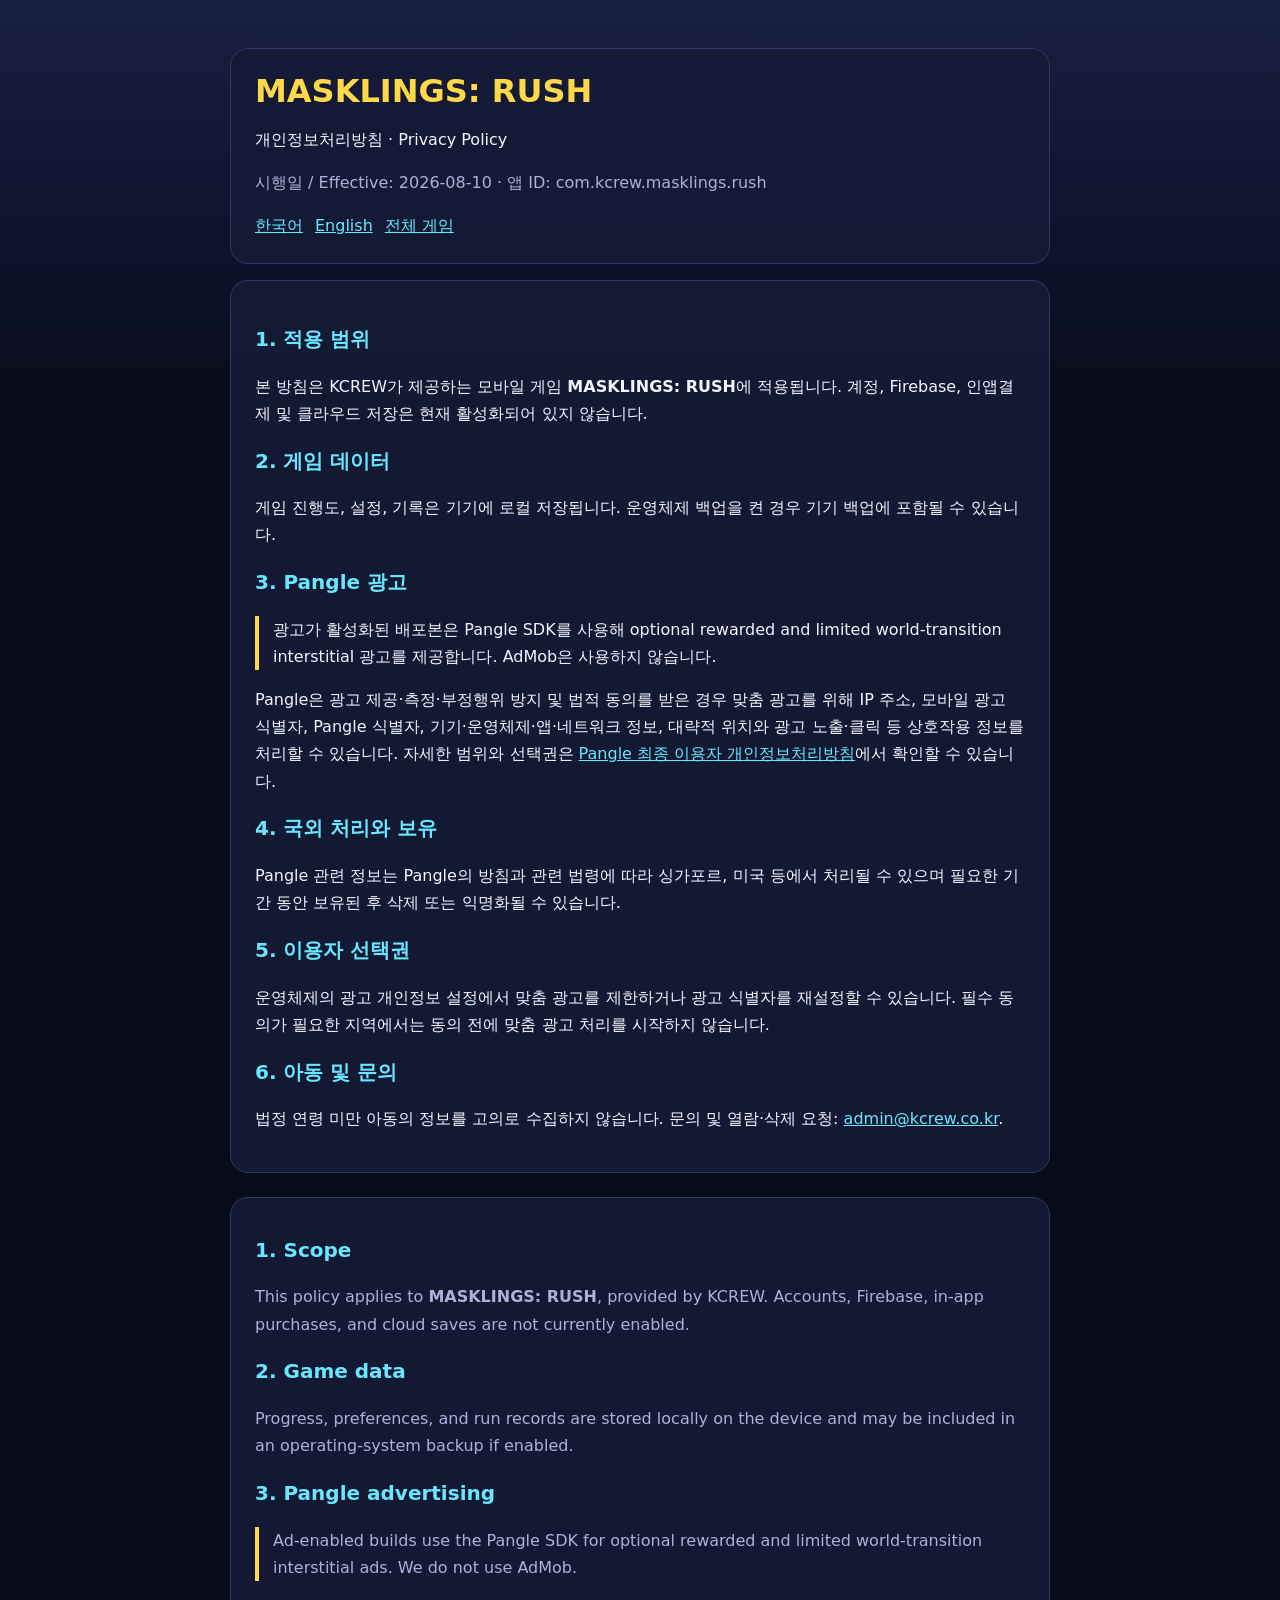
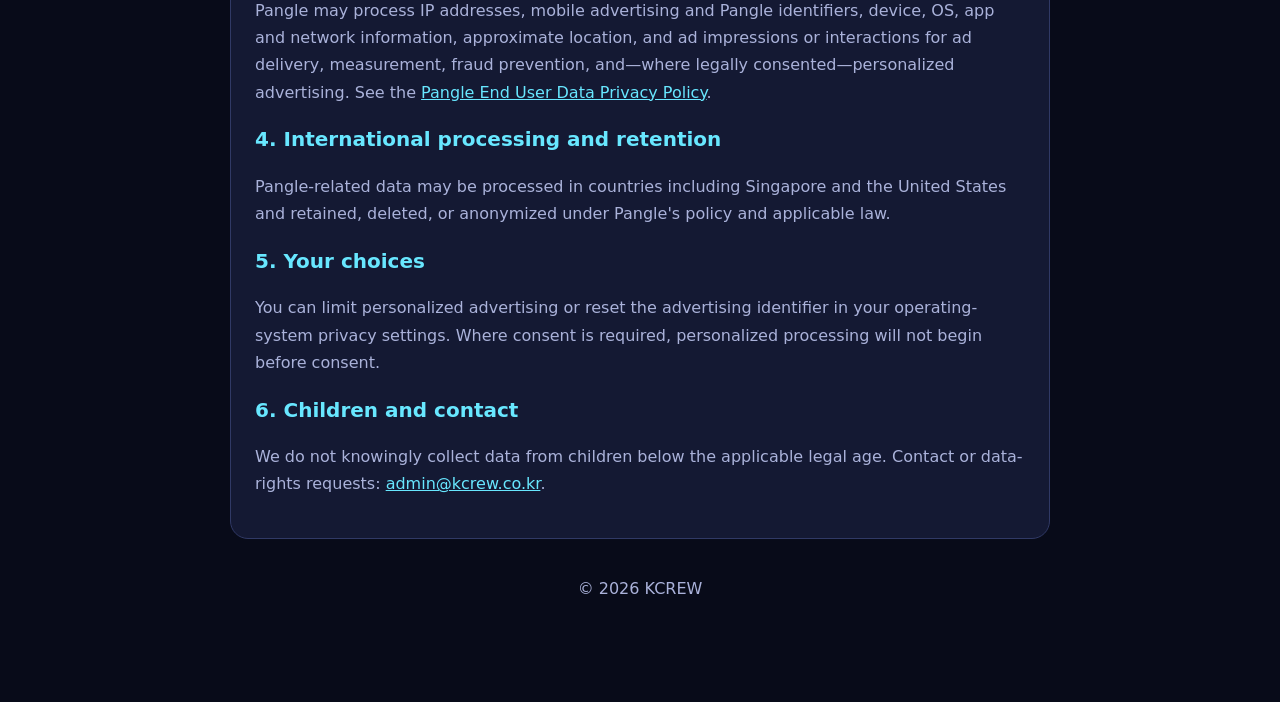
==== rush/index.html @ 2fb53f5e "feat: publish MASKLINGS privacy center" ====
<!doctype html><html lang="ko"><head><meta charset="utf-8"><meta name="viewport" content="width=device-width,initial-scale=1"><title>MASKLINGS: RUSH Privacy Policy</title><link rel="stylesheet" href="/site.css"></head><body><main><header><h1>MASKLINGS: RUSH</h1><p>개인정보처리방침 · Privacy Policy</p><p class="meta">시행일 / Effective: 2026-08-10 · 앱 ID: com.kcrew.masklings.rush</p><nav><a href="#ko">한국어</a><a href="#en">English</a><a href="/">전체 게임</a></nav></header><section id="ko"><h2>1. 적용 범위</h2><p>본 방침은 KCREW가 제공하는 모바일 게임 <strong>MASKLINGS: RUSH</strong>에 적용됩니다. 계정, Firebase, 인앱결제 및 클라우드 저장은 현재 활성화되어 있지 않습니다.</p><h2>2. 게임 데이터</h2><p>게임 진행도, 설정, 기록은 기기에 로컬 저장됩니다. 운영체제 백업을 켠 경우 기기 백업에 포함될 수 있습니다.</p><h2>3. Pangle 광고</h2><p class="notice">광고가 활성화된 배포본은 Pangle SDK를 사용해 optional rewarded and limited world-transition interstitial 광고를 제공합니다. AdMob은 사용하지 않습니다.</p><p>Pangle은 광고 제공·측정·부정행위 방지 및 법적 동의를 받은 경우 맞춤 광고를 위해 IP 주소, 모바일 광고 식별자, Pangle 식별자, 기기·운영체제·앱·네트워크 정보, 대략적 위치와 광고 노출·클릭 등 상호작용 정보를 처리할 수 있습니다. 자세한 범위와 선택권은 <a href="https://www.pangleglobal.com/en/privacy/enduser-en">Pangle 최종 이용자 개인정보처리방침</a>에서 확인할 수 있습니다.</p><h2>4. 국외 처리와 보유</h2><p>Pangle 관련 정보는 Pangle의 방침과 관련 법령에 따라 싱가포르, 미국 등에서 처리될 수 있으며 필요한 기간 동안 보유된 후 삭제 또는 익명화될 수 있습니다.</p><h2>5. 이용자 선택권</h2><p>운영체제의 광고 개인정보 설정에서 맞춤 광고를 제한하거나 광고 식별자를 재설정할 수 있습니다. 필수 동의가 필요한 지역에서는 동의 전에 맞춤 광고 처리를 시작하지 않습니다.</p><h2>6. 아동 및 문의</h2><p>법정 연령 미만 아동의 정보를 고의로 수집하지 않습니다. 문의 및 열람·삭제 요청: <a href="mailto:admin@kcrew.co.kr">admin@kcrew.co.kr</a>.</p></section><section id="en" class="en"><h2>1. Scope</h2><p>This policy applies to <strong>MASKLINGS: RUSH</strong>, provided by KCREW. Accounts, Firebase, in-app purchases, and cloud saves are not currently enabled.</p><h2>2. Game data</h2><p>Progress, preferences, and run records are stored locally on the device and may be included in an operating-system backup if enabled.</p><h2>3. Pangle advertising</h2><p class="notice">Ad-enabled builds use the Pangle SDK for optional rewarded and limited world-transition interstitial ads. We do not use AdMob.</p><p>Pangle may process IP addresses, mobile advertising and Pangle identifiers, device, OS, app and network information, approximate location, and ad impressions or interactions for ad delivery, measurement, fraud prevention, and—where legally consented—personalized advertising. See the <a href="https://www.pangleglobal.com/en/privacy/enduser-en">Pangle End User Data Privacy Policy</a>.</p><h2>4. International processing and retention</h2><p>Pangle-related data may be processed in countries including Singapore and the United States and retained, deleted, or anonymized under Pangle's policy and applicable law.</p><h2>5. Your choices</h2><p>You can limit personalized advertising or reset the advertising identifier in your operating-system privacy settings. Where consent is required, personalized processing will not begin before consent.</p><h2>6. Children and contact</h2><p>We do not knowingly collect data from children below the applicable legal age. Contact or data-rights requests: <a href="mailto:admin@kcrew.co.kr">admin@kcrew.co.kr</a>.</p></section><footer>© 2026 KCREW</footer></main></body></html>
---- site.css ----
:root{color-scheme:dark;--bg:#080b19;--panel:#151b36;--ink:#f4f6ff;--muted:#aab2da;--yellow:#ffd84a;--cyan:#68e7ff}*{box-sizing:border-box}body{margin:0;background:linear-gradient(180deg,#171f43,var(--bg) 420px);color:var(--ink);font:16px/1.7 system-ui,-apple-system,sans-serif}main{max-width:860px;margin:auto;padding:48px 20px 80px}header,section{background:rgba(21,27,54,.92);border:1px solid #303965;border-radius:18px;padding:24px;margin:0 0 16px}h1{margin:0;color:var(--yellow);line-height:1.15}h2{color:var(--cyan);font-size:1.25rem}a{color:var(--cyan)}.meta,.en{color:var(--muted)}nav{margin-top:16px;display:flex;gap:12px;flex-wrap:wrap}.notice{border-left:4px solid var(--yellow);padding-left:14px}.en{border-top:1px solid #303965;margin-top:24px;padding-top:18px}footer{text-align:center;color:var(--muted);padding:20px}
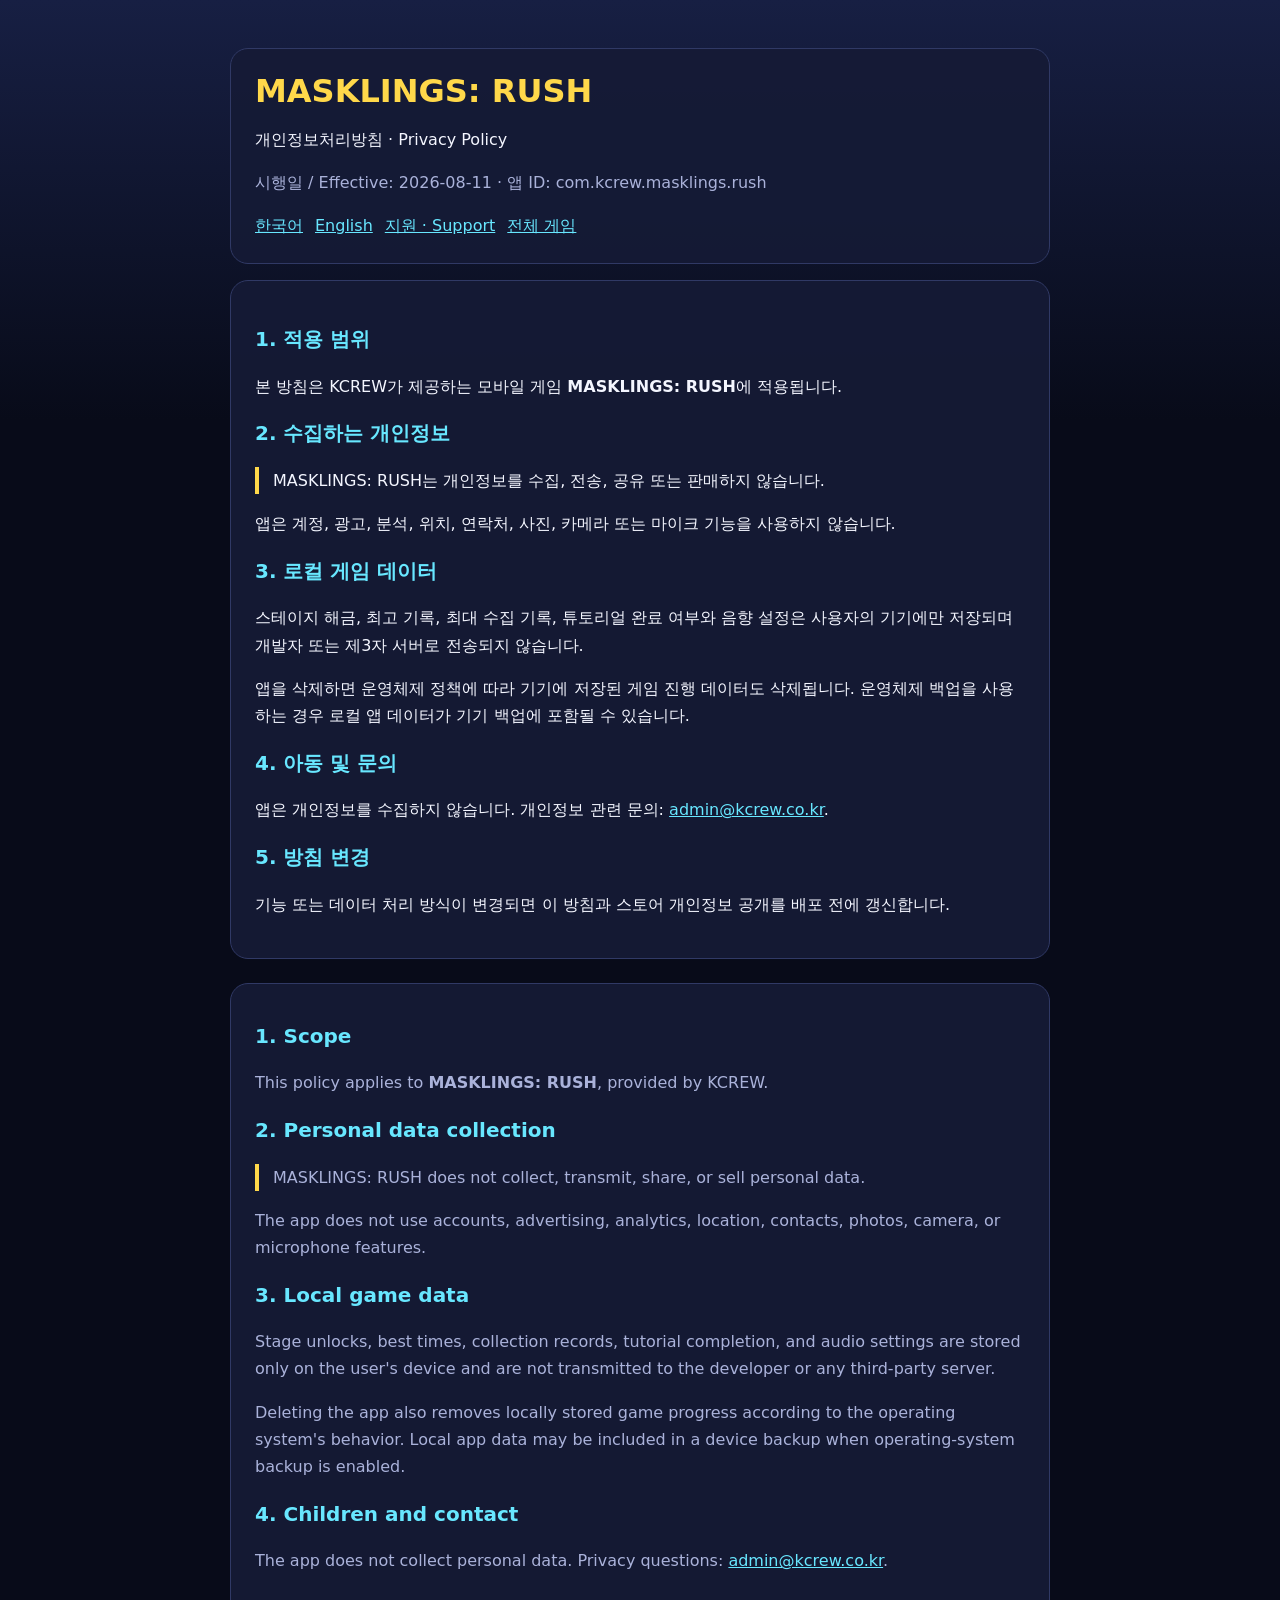
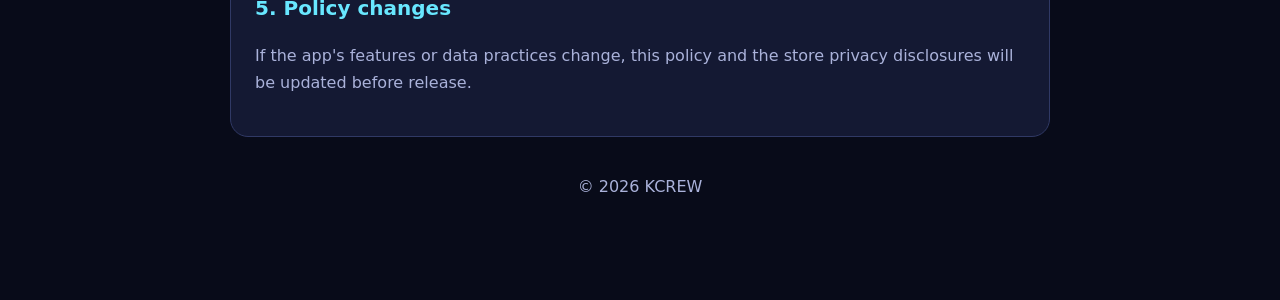
==== commit ab70529a: "fix: align Rush privacy policy with app" ====
--- a/rush/index.html
+++ b/rush/index.html
@@ -1 +1,52 @@
-<!doctype html><html lang="ko"><head><meta charset="utf-8"><meta name="viewport" content="width=device-width,initial-scale=1"><title>MASKLINGS: RUSH Privacy Policy</title><link rel="stylesheet" href="/site.css"></head><body><main><header><h1>MASKLINGS: RUSH</h1><p>개인정보처리방침 · Privacy Policy</p><p class="meta">시행일 / Effective: 2026-08-10 · 앱 ID: com.kcrew.masklings.rush</p><nav><a href="#ko">한국어</a><a href="#en">English</a><a href="/">전체 게임</a></nav></header><section id="ko"><h2>1. 적용 범위</h2><p>본 방침은 KCREW가 제공하는 모바일 게임 <strong>MASKLINGS: RUSH</strong>에 적용됩니다. 계정, Firebase, 인앱결제 및 클라우드 저장은 현재 활성화되어 있지 않습니다.</p><h2>2. 게임 데이터</h2><p>게임 진행도, 설정, 기록은 기기에 로컬 저장됩니다. 운영체제 백업을 켠 경우 기기 백업에 포함될 수 있습니다.</p><h2>3. Pangle 광고</h2><p class="notice">광고가 활성화된 배포본은 Pangle SDK를 사용해 optional rewarded and limited world-transition interstitial 광고를 제공합니다. AdMob은 사용하지 않습니다.</p><p>Pangle은 광고 제공·측정·부정행위 방지 및 법적 동의를 받은 경우 맞춤 광고를 위해 IP 주소, 모바일 광고 식별자, Pangle 식별자, 기기·운영체제·앱·네트워크 정보, 대략적 위치와 광고 노출·클릭 등 상호작용 정보를 처리할 수 있습니다. 자세한 범위와 선택권은 <a href="https://www.pangleglobal.com/en/privacy/enduser-en">Pangle 최종 이용자 개인정보처리방침</a>에서 확인할 수 있습니다.</p><h2>4. 국외 처리와 보유</h2><p>Pangle 관련 정보는 Pangle의 방침과 관련 법령에 따라 싱가포르, 미국 등에서 처리될 수 있으며 필요한 기간 동안 보유된 후 삭제 또는 익명화될 수 있습니다.</p><h2>5. 이용자 선택권</h2><p>운영체제의 광고 개인정보 설정에서 맞춤 광고를 제한하거나 광고 식별자를 재설정할 수 있습니다. 필수 동의가 필요한 지역에서는 동의 전에 맞춤 광고 처리를 시작하지 않습니다.</p><h2>6. 아동 및 문의</h2><p>법정 연령 미만 아동의 정보를 고의로 수집하지 않습니다. 문의 및 열람·삭제 요청: <a href="mailto:admin@kcrew.co.kr">admin@kcrew.co.kr</a>.</p></section><section id="en" class="en"><h2>1. Scope</h2><p>This policy applies to <strong>MASKLINGS: RUSH</strong>, provided by KCREW. Accounts, Firebase, in-app purchases, and cloud saves are not currently enabled.</p><h2>2. Game data</h2><p>Progress, preferences, and run records are stored locally on the device and may be included in an operating-system backup if enabled.</p><h2>3. Pangle advertising</h2><p class="notice">Ad-enabled builds use the Pangle SDK for optional rewarded and limited world-transition interstitial ads. We do not use AdMob.</p><p>Pangle may process IP addresses, mobile advertising and Pangle identifiers, device, OS, app and network information, approximate location, and ad impressions or interactions for ad delivery, measurement, fraud prevention, and—where legally consented—personalized advertising. See the <a href="https://www.pangleglobal.com/en/privacy/enduser-en">Pangle End User Data Privacy Policy</a>.</p><h2>4. International processing and retention</h2><p>Pangle-related data may be processed in countries including Singapore and the United States and retained, deleted, or anonymized under Pangle's policy and applicable law.</p><h2>5. Your choices</h2><p>You can limit personalized advertising or reset the advertising identifier in your operating-system privacy settings. Where consent is required, personalized processing will not begin before consent.</p><h2>6. Children and contact</h2><p>We do not knowingly collect data from children below the applicable legal age. Contact or data-rights requests: <a href="mailto:admin@kcrew.co.kr">admin@kcrew.co.kr</a>.</p></section><footer>© 2026 KCREW</footer></main></body></html>
+<!doctype html>
+<html lang="ko">
+<head>
+  <meta charset="utf-8">
+  <meta name="viewport" content="width=device-width,initial-scale=1">
+  <meta name="description" content="MASKLINGS: RUSH privacy policy">
+  <title>MASKLINGS: RUSH Privacy Policy</title>
+  <link rel="stylesheet" href="/site.css">
+</head>
+<body>
+  <main>
+    <header>
+      <h1>MASKLINGS: RUSH</h1>
+      <p>개인정보처리방침 · Privacy Policy</p>
+      <p class="meta">시행일 / Effective: 2026-08-11 · 앱 ID: com.kcrew.masklings.rush</p>
+      <nav><a href="#ko">한국어</a><a href="#en">English</a><a href="https://rush.maskling.com/">지원 · Support</a><a href="/">전체 게임</a></nav>
+    </header>
+
+    <section id="ko">
+      <h2>1. 적용 범위</h2>
+      <p>본 방침은 KCREW가 제공하는 모바일 게임 <strong>MASKLINGS: RUSH</strong>에 적용됩니다.</p>
+      <h2>2. 수집하는 개인정보</h2>
+      <p class="notice">MASKLINGS: RUSH는 개인정보를 수집, 전송, 공유 또는 판매하지 않습니다.</p>
+      <p>앱은 계정, 광고, 분석, 위치, 연락처, 사진, 카메라 또는 마이크 기능을 사용하지 않습니다.</p>
+      <h2>3. 로컬 게임 데이터</h2>
+      <p>스테이지 해금, 최고 기록, 최대 수집 기록, 튜토리얼 완료 여부와 음향 설정은 사용자의 기기에만 저장되며 개발자 또는 제3자 서버로 전송되지 않습니다.</p>
+      <p>앱을 삭제하면 운영체제 정책에 따라 기기에 저장된 게임 진행 데이터도 삭제됩니다. 운영체제 백업을 사용하는 경우 로컬 앱 데이터가 기기 백업에 포함될 수 있습니다.</p>
+      <h2>4. 아동 및 문의</h2>
+      <p>앱은 개인정보를 수집하지 않습니다. 개인정보 관련 문의: <a href="mailto:admin@kcrew.co.kr">admin@kcrew.co.kr</a>.</p>
+      <h2>5. 방침 변경</h2>
+      <p>기능 또는 데이터 처리 방식이 변경되면 이 방침과 스토어 개인정보 공개를 배포 전에 갱신합니다.</p>
+    </section>
+
+    <section id="en" class="en">
+      <h2>1. Scope</h2>
+      <p>This policy applies to <strong>MASKLINGS: RUSH</strong>, provided by KCREW.</p>
+      <h2>2. Personal data collection</h2>
+      <p class="notice">MASKLINGS: RUSH does not collect, transmit, share, or sell personal data.</p>
+      <p>The app does not use accounts, advertising, analytics, location, contacts, photos, camera, or microphone features.</p>
+      <h2>3. Local game data</h2>
+      <p>Stage unlocks, best times, collection records, tutorial completion, and audio settings are stored only on the user's device and are not transmitted to the developer or any third-party server.</p>
+      <p>Deleting the app also removes locally stored game progress according to the operating system's behavior. Local app data may be included in a device backup when operating-system backup is enabled.</p>
+      <h2>4. Children and contact</h2>
+      <p>The app does not collect personal data. Privacy questions: <a href="mailto:admin@kcrew.co.kr">admin@kcrew.co.kr</a>.</p>
+      <h2>5. Policy changes</h2>
+      <p>If the app's features or data practices change, this policy and the store privacy disclosures will be updated before release.</p>
+    </section>
+
+    <footer>© 2026 KCREW</footer>
+  </main>
+</body>
+</html>
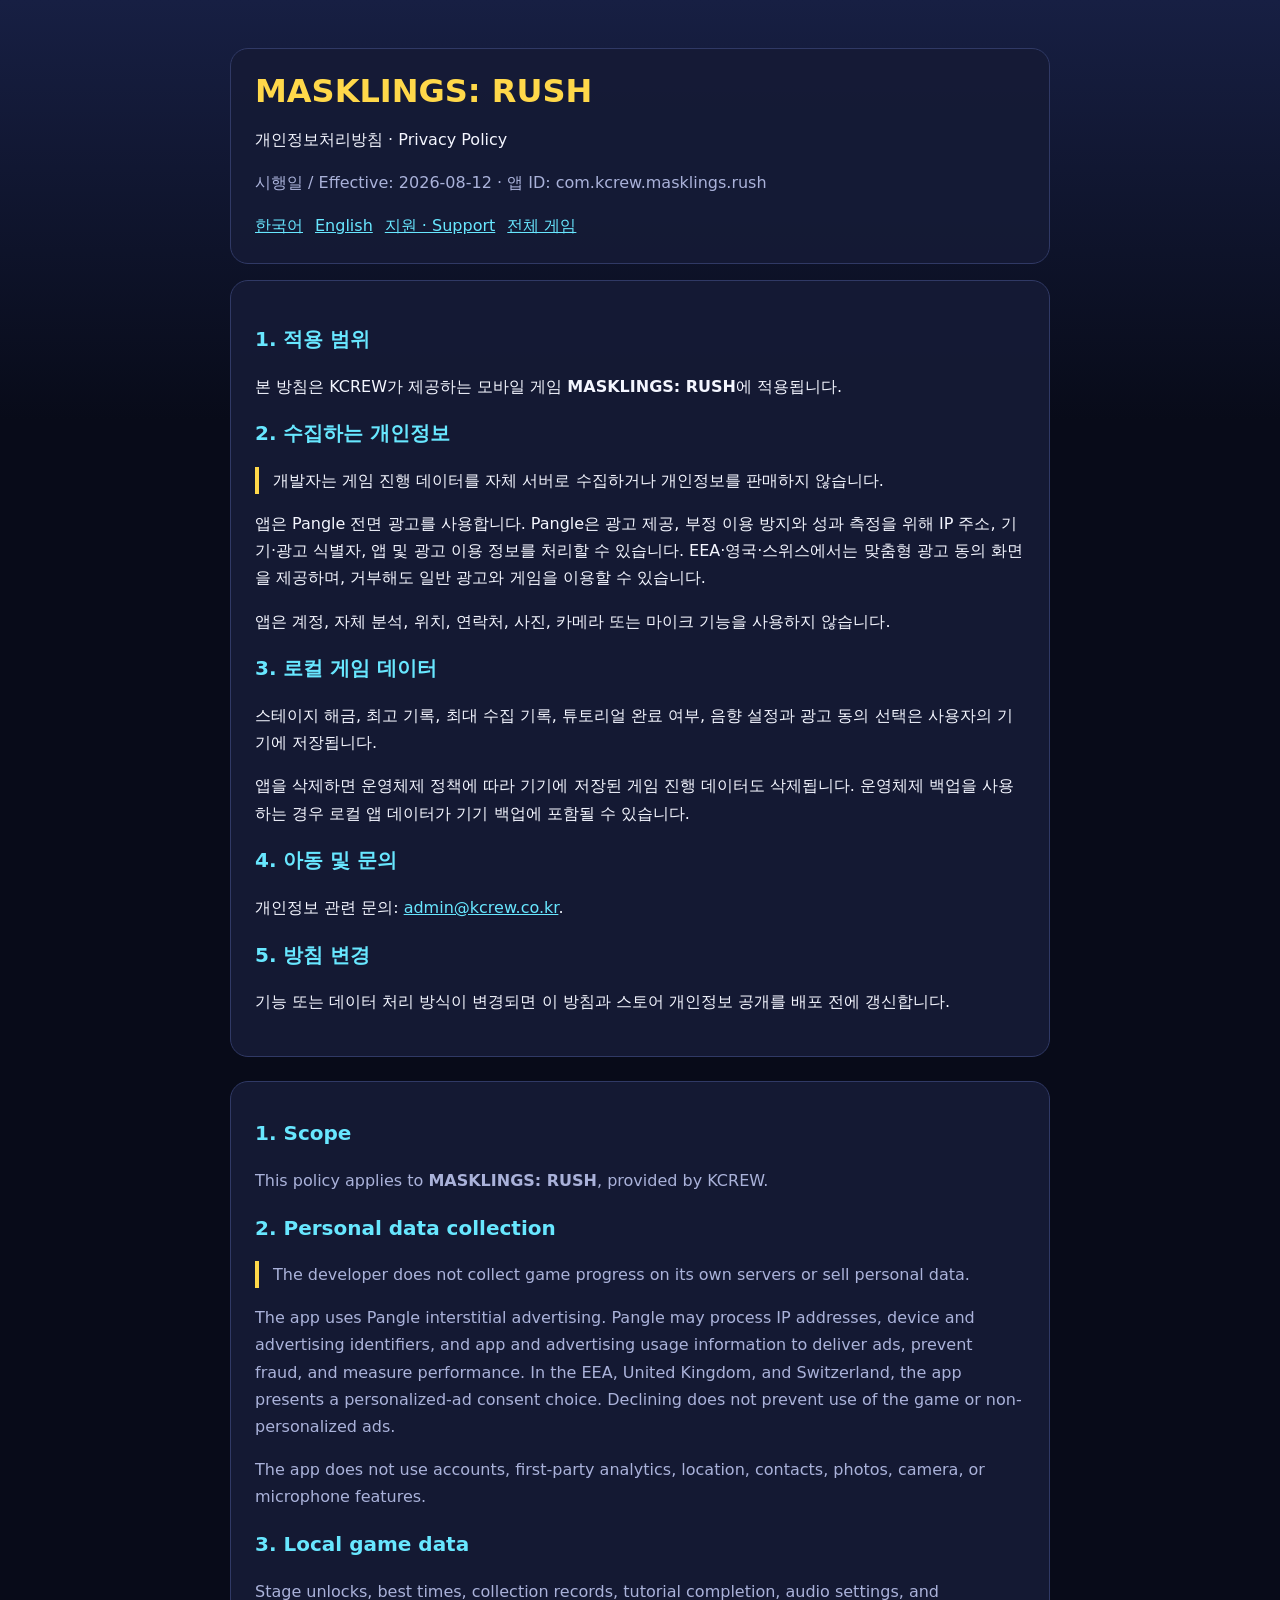
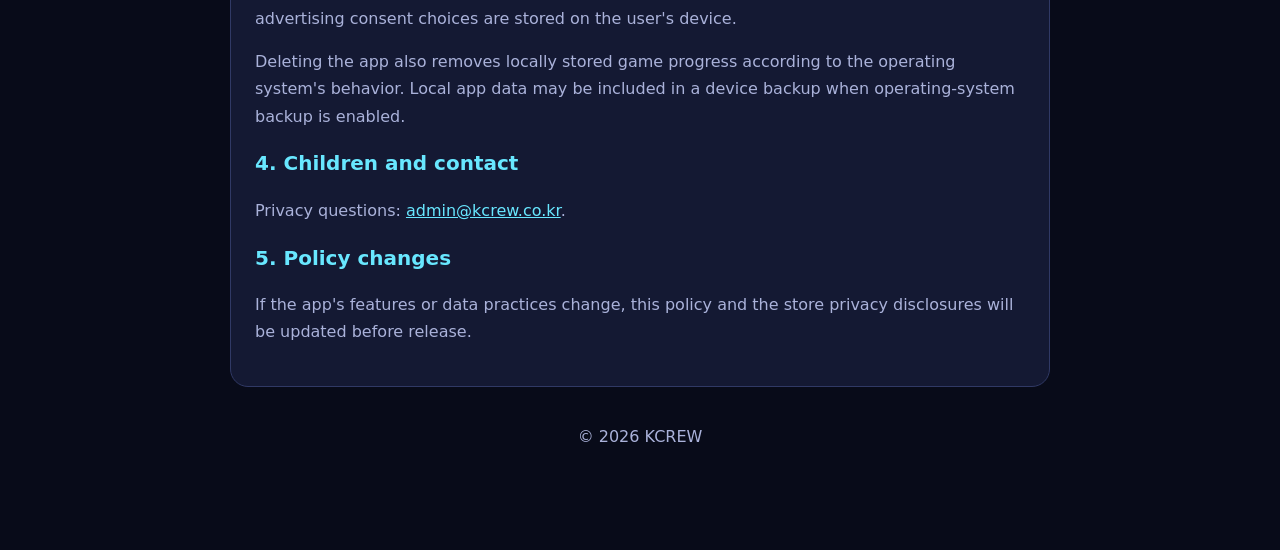
==== commit ecc46288: "privacy: disclose RUSH Pangle advertising" ====
--- a/rush/index.html
+++ b/rush/index.html
@@ -12,7 +12,7 @@
     <header>
       <h1>MASKLINGS: RUSH</h1>
       <p>개인정보처리방침 · Privacy Policy</p>
-      <p class="meta">시행일 / Effective: 2026-08-11 · 앱 ID: com.kcrew.masklings.rush</p>
+      <p class="meta">시행일 / Effective: 2026-08-12 · 앱 ID: com.kcrew.masklings.rush</p>
       <nav><a href="#ko">한국어</a><a href="#en">English</a><a href="https://rush.maskling.com/">지원 · Support</a><a href="/">전체 게임</a></nav>
     </header>
 
@@ -20,13 +20,14 @@
       <h2>1. 적용 범위</h2>
       <p>본 방침은 KCREW가 제공하는 모바일 게임 <strong>MASKLINGS: RUSH</strong>에 적용됩니다.</p>
       <h2>2. 수집하는 개인정보</h2>
-      <p class="notice">MASKLINGS: RUSH는 개인정보를 수집, 전송, 공유 또는 판매하지 않습니다.</p>
-      <p>앱은 계정, 광고, 분석, 위치, 연락처, 사진, 카메라 또는 마이크 기능을 사용하지 않습니다.</p>
+      <p class="notice">개발자는 게임 진행 데이터를 자체 서버로 수집하거나 개인정보를 판매하지 않습니다.</p>
+      <p>앱은 Pangle 전면 광고를 사용합니다. Pangle은 광고 제공, 부정 이용 방지와 성과 측정을 위해 IP 주소, 기기·광고 식별자, 앱 및 광고 이용 정보를 처리할 수 있습니다. EEA·영국·스위스에서는 맞춤형 광고 동의 화면을 제공하며, 거부해도 일반 광고와 게임을 이용할 수 있습니다.</p>
+      <p>앱은 계정, 자체 분석, 위치, 연락처, 사진, 카메라 또는 마이크 기능을 사용하지 않습니다.</p>
       <h2>3. 로컬 게임 데이터</h2>
-      <p>스테이지 해금, 최고 기록, 최대 수집 기록, 튜토리얼 완료 여부와 음향 설정은 사용자의 기기에만 저장되며 개발자 또는 제3자 서버로 전송되지 않습니다.</p>
+      <p>스테이지 해금, 최고 기록, 최대 수집 기록, 튜토리얼 완료 여부, 음향 설정과 광고 동의 선택은 사용자의 기기에 저장됩니다.</p>
       <p>앱을 삭제하면 운영체제 정책에 따라 기기에 저장된 게임 진행 데이터도 삭제됩니다. 운영체제 백업을 사용하는 경우 로컬 앱 데이터가 기기 백업에 포함될 수 있습니다.</p>
       <h2>4. 아동 및 문의</h2>
-      <p>앱은 개인정보를 수집하지 않습니다. 개인정보 관련 문의: <a href="mailto:admin@kcrew.co.kr">admin@kcrew.co.kr</a>.</p>
+      <p>개인정보 관련 문의: <a href="mailto:admin@kcrew.co.kr">admin@kcrew.co.kr</a>.</p>
       <h2>5. 방침 변경</h2>
       <p>기능 또는 데이터 처리 방식이 변경되면 이 방침과 스토어 개인정보 공개를 배포 전에 갱신합니다.</p>
     </section>
@@ -35,13 +36,14 @@
       <h2>1. Scope</h2>
       <p>This policy applies to <strong>MASKLINGS: RUSH</strong>, provided by KCREW.</p>
       <h2>2. Personal data collection</h2>
-      <p class="notice">MASKLINGS: RUSH does not collect, transmit, share, or sell personal data.</p>
-      <p>The app does not use accounts, advertising, analytics, location, contacts, photos, camera, or microphone features.</p>
+      <p class="notice">The developer does not collect game progress on its own servers or sell personal data.</p>
+      <p>The app uses Pangle interstitial advertising. Pangle may process IP addresses, device and advertising identifiers, and app and advertising usage information to deliver ads, prevent fraud, and measure performance. In the EEA, United Kingdom, and Switzerland, the app presents a personalized-ad consent choice. Declining does not prevent use of the game or non-personalized ads.</p>
+      <p>The app does not use accounts, first-party analytics, location, contacts, photos, camera, or microphone features.</p>
       <h2>3. Local game data</h2>
-      <p>Stage unlocks, best times, collection records, tutorial completion, and audio settings are stored only on the user's device and are not transmitted to the developer or any third-party server.</p>
+      <p>Stage unlocks, best times, collection records, tutorial completion, audio settings, and advertising consent choices are stored on the user's device.</p>
       <p>Deleting the app also removes locally stored game progress according to the operating system's behavior. Local app data may be included in a device backup when operating-system backup is enabled.</p>
       <h2>4. Children and contact</h2>
-      <p>The app does not collect personal data. Privacy questions: <a href="mailto:admin@kcrew.co.kr">admin@kcrew.co.kr</a>.</p>
+      <p>Privacy questions: <a href="mailto:admin@kcrew.co.kr">admin@kcrew.co.kr</a>.</p>
       <h2>5. Policy changes</h2>
       <p>If the app's features or data practices change, this policy and the store privacy disclosures will be updated before release.</p>
     </section>
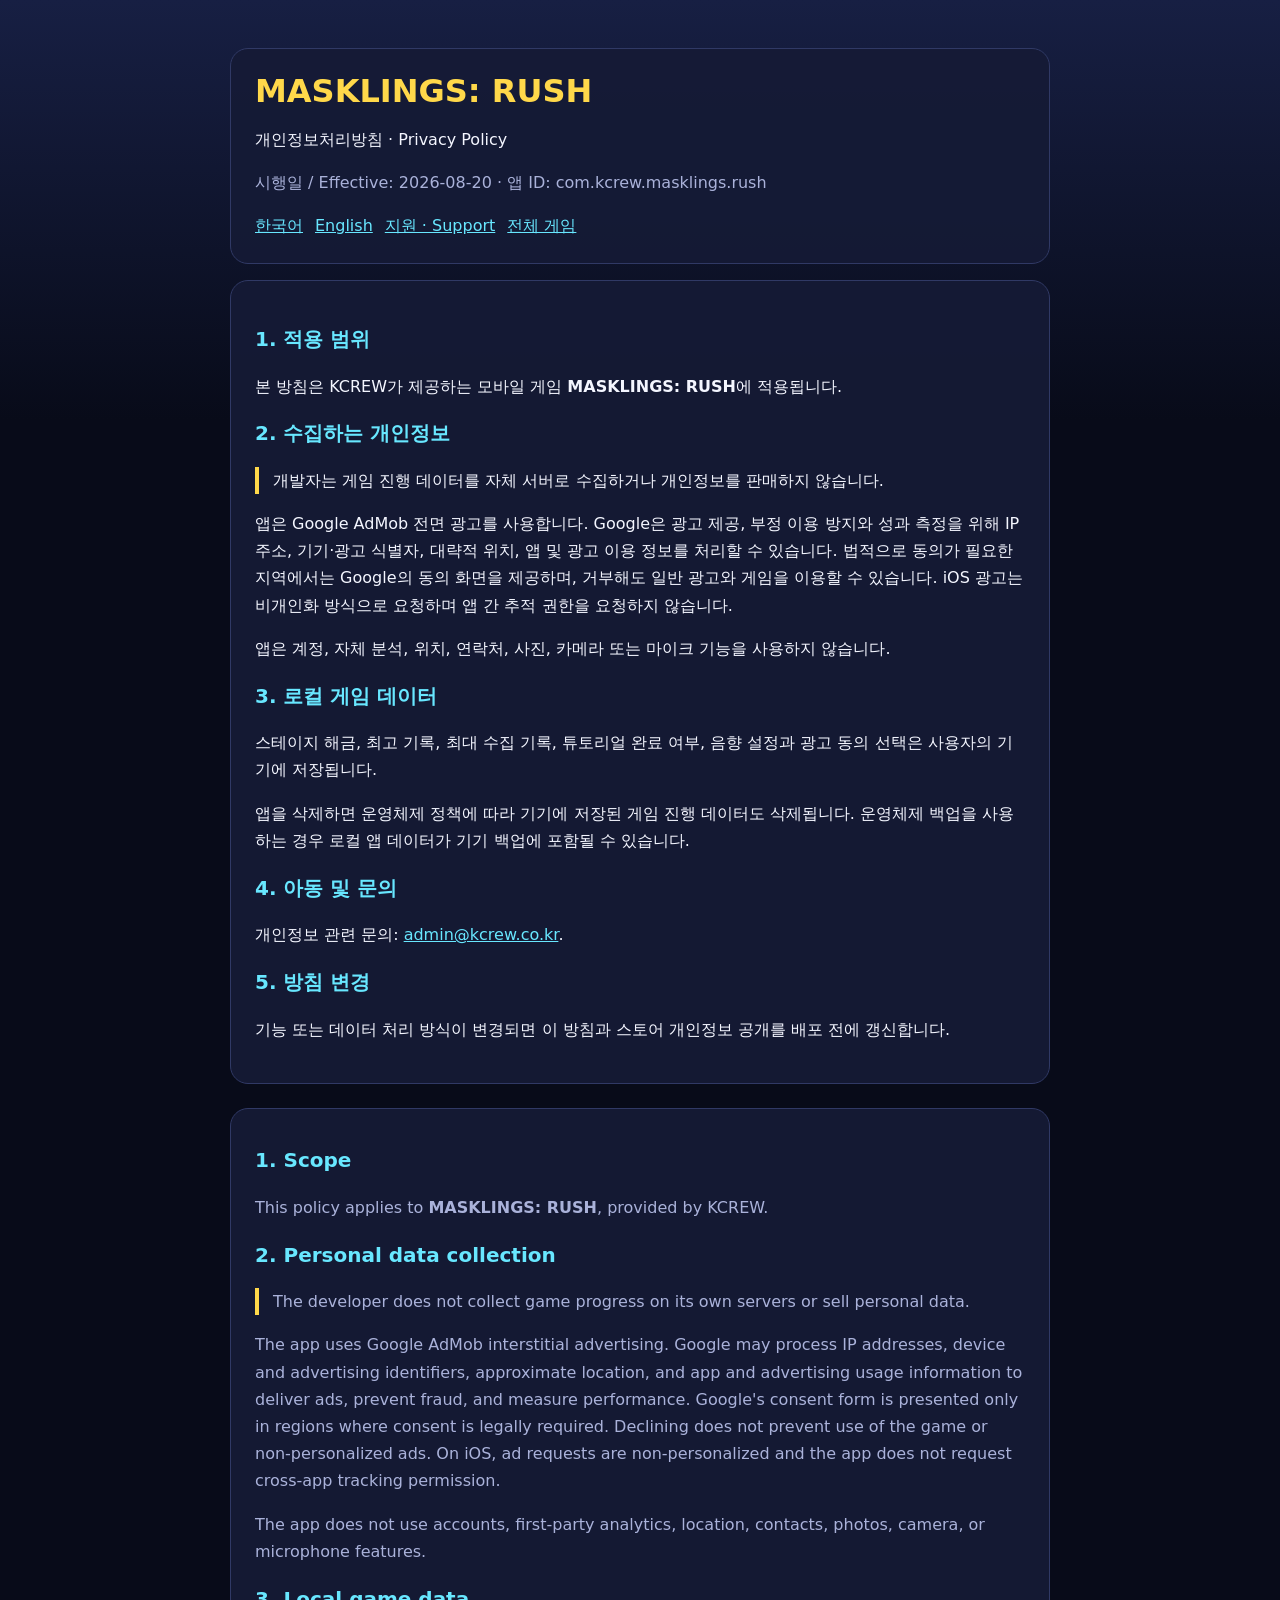
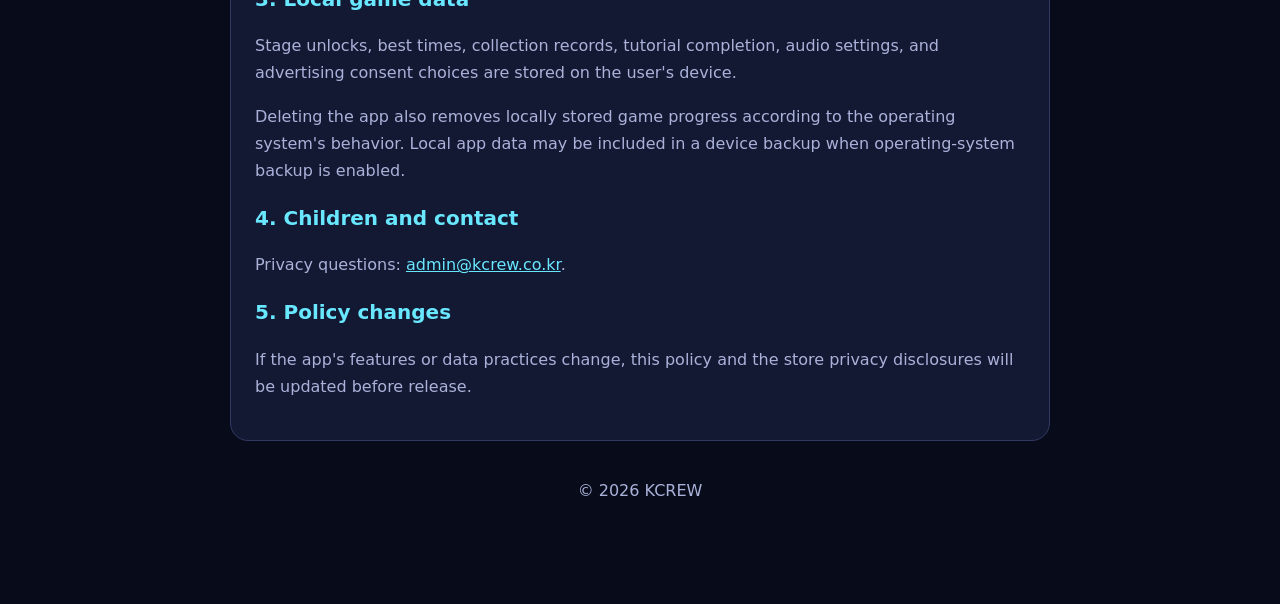
==== commit 46f1838d: "Update RUSH privacy policy for AdMob" ====
--- a/rush/index.html
+++ b/rush/index.html
@@ -12,7 +12,7 @@
     <header>
       <h1>MASKLINGS: RUSH</h1>
       <p>개인정보처리방침 · Privacy Policy</p>
-      <p class="meta">시행일 / Effective: 2026-08-12 · 앱 ID: com.kcrew.masklings.rush</p>
+      <p class="meta">시행일 / Effective: 2026-08-20 · 앱 ID: com.kcrew.masklings.rush</p>
       <nav><a href="#ko">한국어</a><a href="#en">English</a><a href="https://rush.maskling.com/">지원 · Support</a><a href="/">전체 게임</a></nav>
     </header>
 
@@ -21,7 +21,7 @@
       <p>본 방침은 KCREW가 제공하는 모바일 게임 <strong>MASKLINGS: RUSH</strong>에 적용됩니다.</p>
       <h2>2. 수집하는 개인정보</h2>
       <p class="notice">개발자는 게임 진행 데이터를 자체 서버로 수집하거나 개인정보를 판매하지 않습니다.</p>
-      <p>앱은 Pangle 전면 광고를 사용합니다. Pangle은 광고 제공, 부정 이용 방지와 성과 측정을 위해 IP 주소, 기기·광고 식별자, 앱 및 광고 이용 정보를 처리할 수 있습니다. EEA·영국·스위스에서는 맞춤형 광고 동의 화면을 제공하며, 거부해도 일반 광고와 게임을 이용할 수 있습니다.</p>
+      <p>앱은 Google AdMob 전면 광고를 사용합니다. Google은 광고 제공, 부정 이용 방지와 성과 측정을 위해 IP 주소, 기기·광고 식별자, 대략적 위치, 앱 및 광고 이용 정보를 처리할 수 있습니다. 법적으로 동의가 필요한 지역에서는 Google의 동의 화면을 제공하며, 거부해도 일반 광고와 게임을 이용할 수 있습니다. iOS 광고는 비개인화 방식으로 요청하며 앱 간 추적 권한을 요청하지 않습니다.</p>
       <p>앱은 계정, 자체 분석, 위치, 연락처, 사진, 카메라 또는 마이크 기능을 사용하지 않습니다.</p>
       <h2>3. 로컬 게임 데이터</h2>
       <p>스테이지 해금, 최고 기록, 최대 수집 기록, 튜토리얼 완료 여부, 음향 설정과 광고 동의 선택은 사용자의 기기에 저장됩니다.</p>
@@ -37,7 +37,7 @@
       <p>This policy applies to <strong>MASKLINGS: RUSH</strong>, provided by KCREW.</p>
       <h2>2. Personal data collection</h2>
       <p class="notice">The developer does not collect game progress on its own servers or sell personal data.</p>
-      <p>The app uses Pangle interstitial advertising. Pangle may process IP addresses, device and advertising identifiers, and app and advertising usage information to deliver ads, prevent fraud, and measure performance. In the EEA, United Kingdom, and Switzerland, the app presents a personalized-ad consent choice. Declining does not prevent use of the game or non-personalized ads.</p>
+      <p>The app uses Google AdMob interstitial advertising. Google may process IP addresses, device and advertising identifiers, approximate location, and app and advertising usage information to deliver ads, prevent fraud, and measure performance. Google's consent form is presented only in regions where consent is legally required. Declining does not prevent use of the game or non-personalized ads. On iOS, ad requests are non-personalized and the app does not request cross-app tracking permission.</p>
       <p>The app does not use accounts, first-party analytics, location, contacts, photos, camera, or microphone features.</p>
       <h2>3. Local game data</h2>
       <p>Stage unlocks, best times, collection records, tutorial completion, audio settings, and advertising consent choices are stored on the user's device.</p>
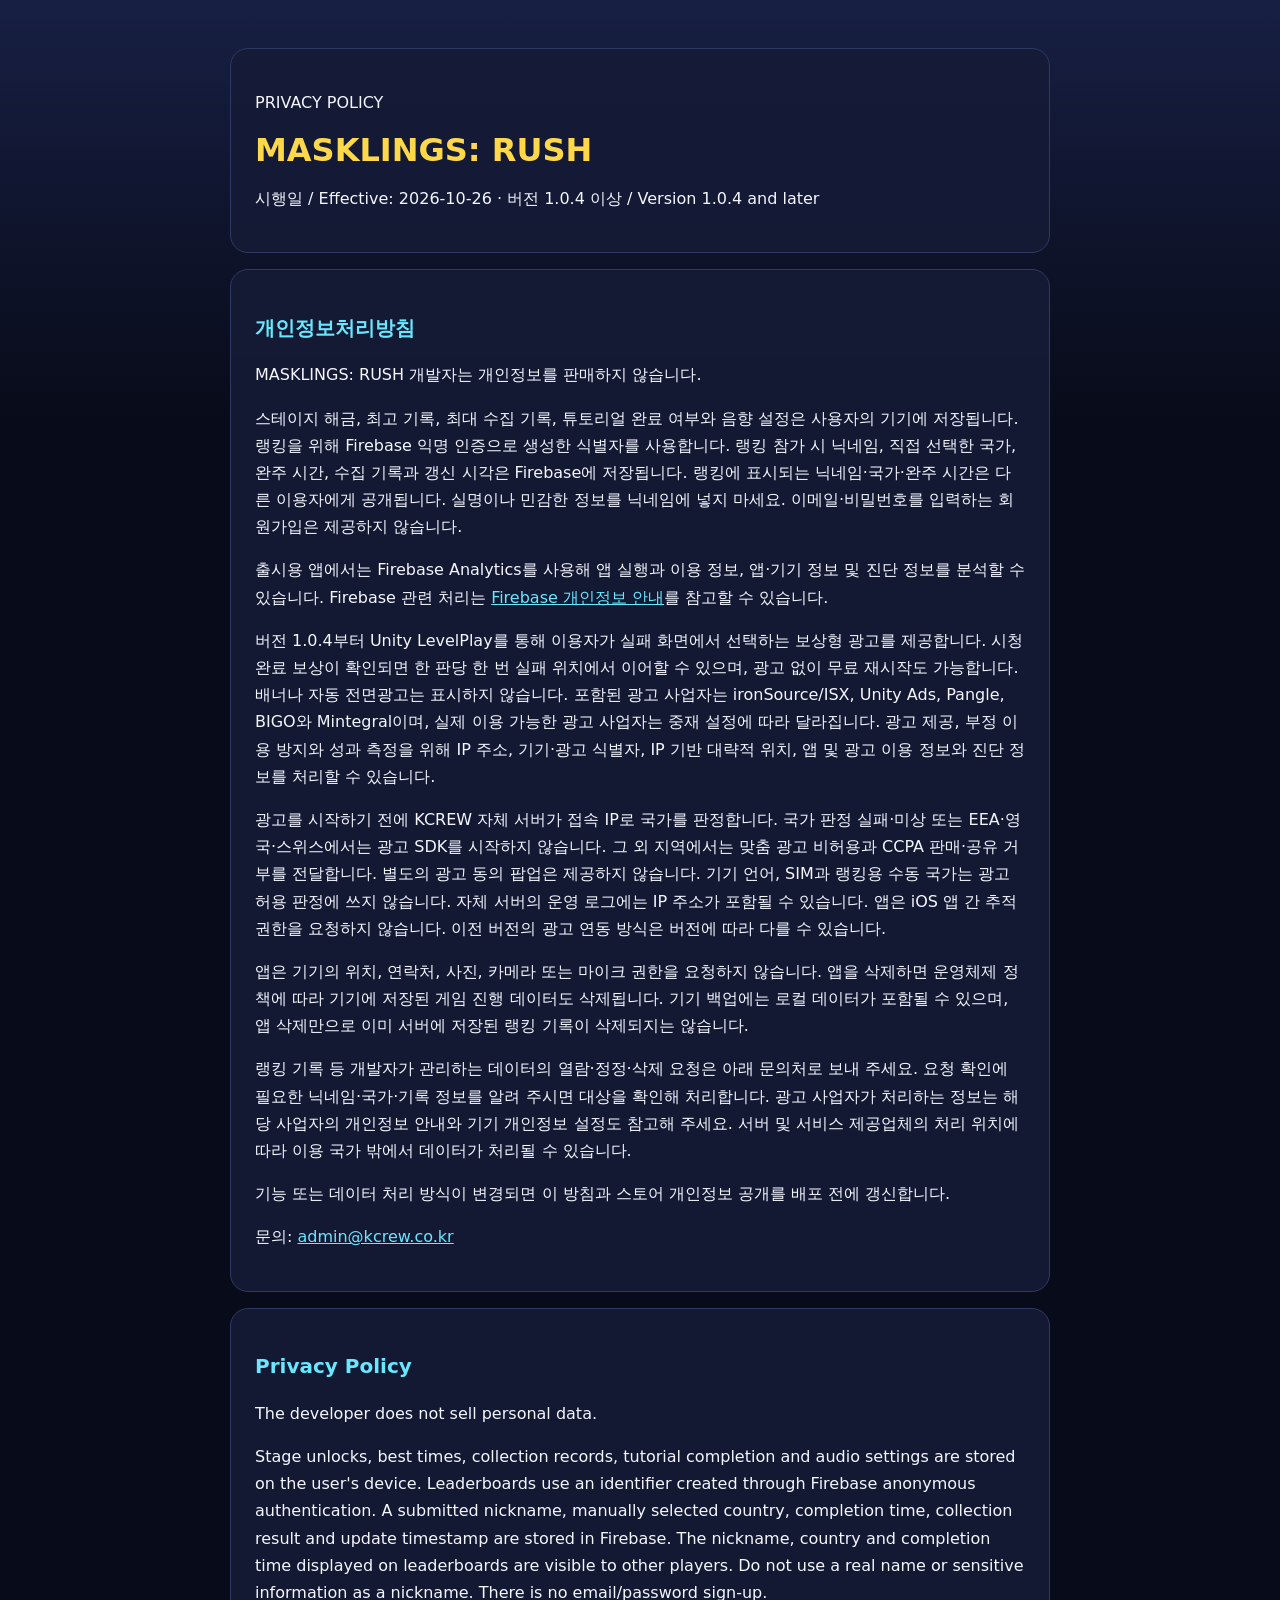
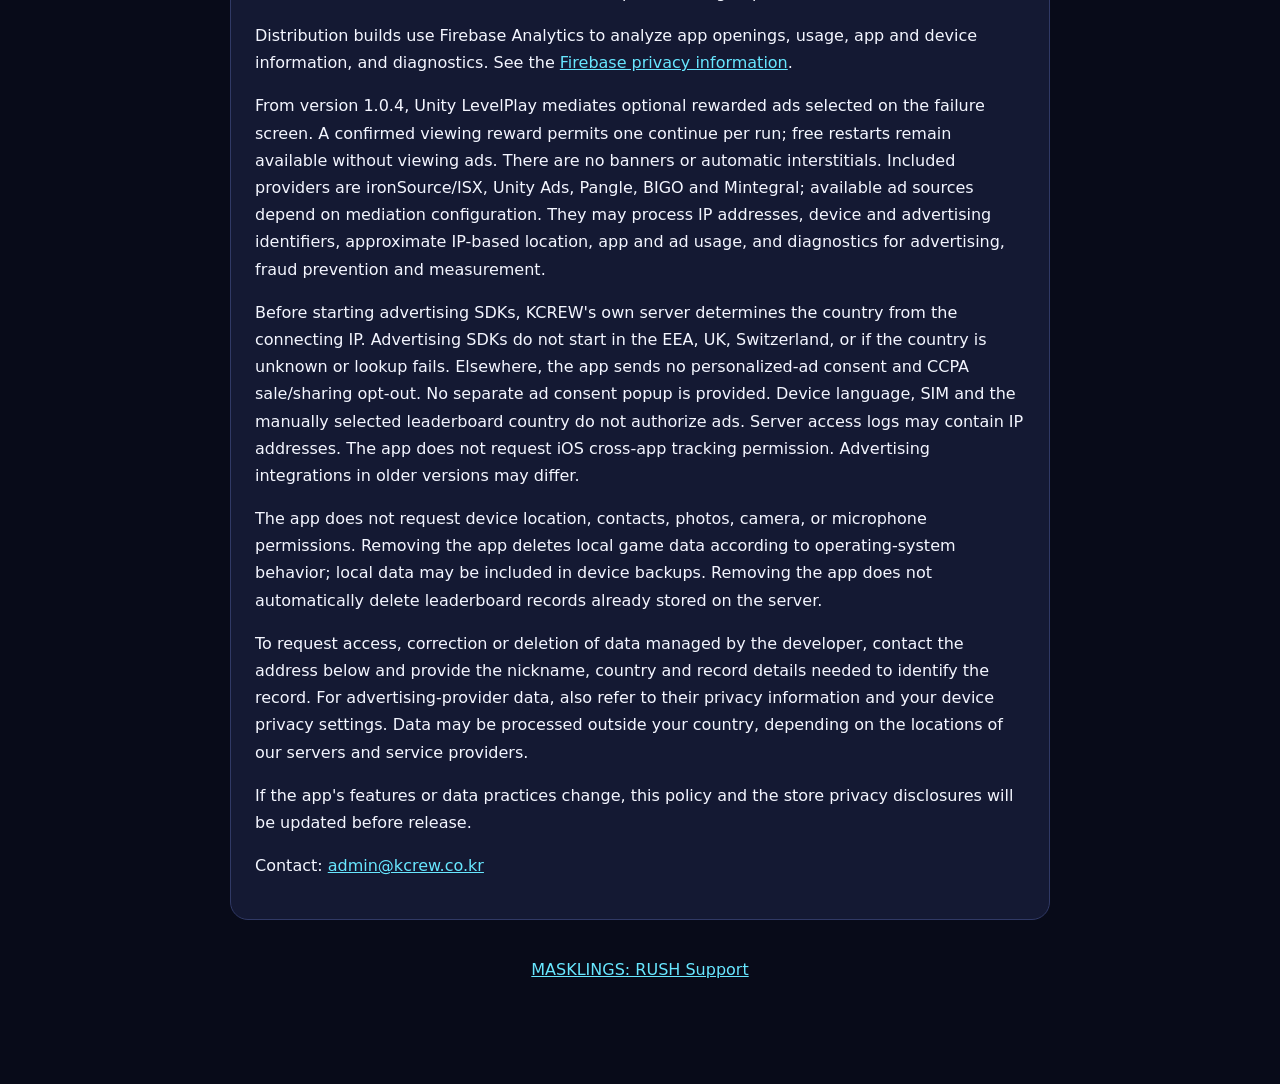
==== commit 51915971: "Update RUSH 1.0.4 LevelPlay rewarded ads and Firebase privacy policy" ====
--- a/rush/index.html
+++ b/rush/index.html
@@ -2,7 +2,7 @@
 <html lang="ko">
 <head>
   <meta charset="utf-8">
-  <meta name="viewport" content="width=device-width,initial-scale=1">
+  <meta name="viewport" content="width=device-width, initial-scale=1">
   <meta name="description" content="MASKLINGS: RUSH privacy policy">
   <title>MASKLINGS: RUSH Privacy Policy</title>
   <link rel="stylesheet" href="/site.css">
@@ -10,45 +10,38 @@
 <body>
   <main>
     <header>
+      <p class="eyebrow">PRIVACY POLICY</p>
       <h1>MASKLINGS: RUSH</h1>
-      <p>개인정보처리방침 · Privacy Policy</p>
-      <p class="meta">시행일 / Effective: 2026-08-20 · 앱 ID: com.kcrew.masklings.rush</p>
-      <nav><a href="#ko">한국어</a><a href="#en">English</a><a href="https://rush.maskling.com/">지원 · Support</a><a href="/">전체 게임</a></nav>
+      <p class="lead">시행일 / Effective: 2026-10-26 · 버전 1.0.4 이상 / Version 1.0.4 and later</p>
     </header>
 
-    <section id="ko">
-      <h2>1. 적용 범위</h2>
-      <p>본 방침은 KCREW가 제공하는 모바일 게임 <strong>MASKLINGS: RUSH</strong>에 적용됩니다.</p>
-      <h2>2. 수집하는 개인정보</h2>
-      <p class="notice">개발자는 게임 진행 데이터를 자체 서버로 수집하거나 개인정보를 판매하지 않습니다.</p>
-      <p>앱은 Google AdMob 전면 광고를 사용합니다. Google은 광고 제공, 부정 이용 방지와 성과 측정을 위해 IP 주소, 기기·광고 식별자, 대략적 위치, 앱 및 광고 이용 정보를 처리할 수 있습니다. 법적으로 동의가 필요한 지역에서는 Google의 동의 화면을 제공하며, 거부해도 일반 광고와 게임을 이용할 수 있습니다. iOS 광고는 비개인화 방식으로 요청하며 앱 간 추적 권한을 요청하지 않습니다.</p>
-      <p>앱은 계정, 자체 분석, 위치, 연락처, 사진, 카메라 또는 마이크 기능을 사용하지 않습니다.</p>
-      <h2>3. 로컬 게임 데이터</h2>
-      <p>스테이지 해금, 최고 기록, 최대 수집 기록, 튜토리얼 완료 여부, 음향 설정과 광고 동의 선택은 사용자의 기기에 저장됩니다.</p>
-      <p>앱을 삭제하면 운영체제 정책에 따라 기기에 저장된 게임 진행 데이터도 삭제됩니다. 운영체제 백업을 사용하는 경우 로컬 앱 데이터가 기기 백업에 포함될 수 있습니다.</p>
-      <h2>4. 아동 및 문의</h2>
-      <p>개인정보 관련 문의: <a href="mailto:admin@kcrew.co.kr">admin@kcrew.co.kr</a>.</p>
-      <h2>5. 방침 변경</h2>
+    <section lang="ko">
+      <h2>개인정보처리방침</h2>
+      <p>MASKLINGS: RUSH 개발자는 개인정보를 판매하지 않습니다.</p>
+      <p>스테이지 해금, 최고 기록, 최대 수집 기록, 튜토리얼 완료 여부와 음향 설정은 사용자의 기기에 저장됩니다. 랭킹을 위해 Firebase 익명 인증으로 생성한 식별자를 사용합니다. 랭킹 참가 시 닉네임, 직접 선택한 국가, 완주 시간, 수집 기록과 갱신 시각은 Firebase에 저장됩니다. 랭킹에 표시되는 닉네임·국가·완주 시간은 다른 이용자에게 공개됩니다. 실명이나 민감한 정보를 닉네임에 넣지 마세요. 이메일·비밀번호를 입력하는 회원가입은 제공하지 않습니다.</p>
+      <p>출시용 앱에서는 Firebase Analytics를 사용해 앱 실행과 이용 정보, 앱·기기 정보 및 진단 정보를 분석할 수 있습니다. Firebase 관련 처리는 <a href="https://firebase.google.com/support/privacy">Firebase 개인정보 안내</a>를 참고할 수 있습니다.</p>
+      <p>버전 1.0.4부터 Unity LevelPlay를 통해 이용자가 실패 화면에서 선택하는 보상형 광고를 제공합니다. 시청 완료 보상이 확인되면 한 판당 한 번 실패 위치에서 이어할 수 있으며, 광고 없이 무료 재시작도 가능합니다. 배너나 자동 전면광고는 표시하지 않습니다. 포함된 광고 사업자는 ironSource/ISX, Unity Ads, Pangle, BIGO와 Mintegral이며, 실제 이용 가능한 광고 사업자는 중재 설정에 따라 달라집니다. 광고 제공, 부정 이용 방지와 성과 측정을 위해 IP 주소, 기기·광고 식별자, IP 기반 대략적 위치, 앱 및 광고 이용 정보와 진단 정보를 처리할 수 있습니다.</p>
+      <p>광고를 시작하기 전에 KCREW 자체 서버가 접속 IP로 국가를 판정합니다. 국가 판정 실패·미상 또는 EEA·영국·스위스에서는 광고 SDK를 시작하지 않습니다. 그 외 지역에서는 맞춤 광고 비허용과 CCPA 판매·공유 거부를 전달합니다. 별도의 광고 동의 팝업은 제공하지 않습니다. 기기 언어, SIM과 랭킹용 수동 국가는 광고 허용 판정에 쓰지 않습니다. 자체 서버의 운영 로그에는 IP 주소가 포함될 수 있습니다. 앱은 iOS 앱 간 추적 권한을 요청하지 않습니다. 이전 버전의 광고 연동 방식은 버전에 따라 다를 수 있습니다.</p>
+      <p>앱은 기기의 위치, 연락처, 사진, 카메라 또는 마이크 권한을 요청하지 않습니다. 앱을 삭제하면 운영체제 정책에 따라 기기에 저장된 게임 진행 데이터도 삭제됩니다. 기기 백업에는 로컬 데이터가 포함될 수 있으며, 앱 삭제만으로 이미 서버에 저장된 랭킹 기록이 삭제되지는 않습니다.</p>
+      <p>랭킹 기록 등 개발자가 관리하는 데이터의 열람·정정·삭제 요청은 아래 문의처로 보내 주세요. 요청 확인에 필요한 닉네임·국가·기록 정보를 알려 주시면 대상을 확인해 처리합니다. 광고 사업자가 처리하는 정보는 해당 사업자의 개인정보 안내와 기기 개인정보 설정도 참고해 주세요. 서버 및 서비스 제공업체의 처리 위치에 따라 이용 국가 밖에서 데이터가 처리될 수 있습니다.</p>
       <p>기능 또는 데이터 처리 방식이 변경되면 이 방침과 스토어 개인정보 공개를 배포 전에 갱신합니다.</p>
+      <p>문의: <a href="mailto:admin@kcrew.co.kr">admin@kcrew.co.kr</a></p>
     </section>
 
-    <section id="en" class="en">
-      <h2>1. Scope</h2>
-      <p>This policy applies to <strong>MASKLINGS: RUSH</strong>, provided by KCREW.</p>
-      <h2>2. Personal data collection</h2>
-      <p class="notice">The developer does not collect game progress on its own servers or sell personal data.</p>
-      <p>The app uses Google AdMob interstitial advertising. Google may process IP addresses, device and advertising identifiers, approximate location, and app and advertising usage information to deliver ads, prevent fraud, and measure performance. Google's consent form is presented only in regions where consent is legally required. Declining does not prevent use of the game or non-personalized ads. On iOS, ad requests are non-personalized and the app does not request cross-app tracking permission.</p>
-      <p>The app does not use accounts, first-party analytics, location, contacts, photos, camera, or microphone features.</p>
-      <h2>3. Local game data</h2>
-      <p>Stage unlocks, best times, collection records, tutorial completion, audio settings, and advertising consent choices are stored on the user's device.</p>
-      <p>Deleting the app also removes locally stored game progress according to the operating system's behavior. Local app data may be included in a device backup when operating-system backup is enabled.</p>
-      <h2>4. Children and contact</h2>
-      <p>Privacy questions: <a href="mailto:admin@kcrew.co.kr">admin@kcrew.co.kr</a>.</p>
-      <h2>5. Policy changes</h2>
+    <section lang="en">
+      <h2>Privacy Policy</h2>
+      <p>The developer does not sell personal data.</p>
+      <p>Stage unlocks, best times, collection records, tutorial completion and audio settings are stored on the user's device. Leaderboards use an identifier created through Firebase anonymous authentication. A submitted nickname, manually selected country, completion time, collection result and update timestamp are stored in Firebase. The nickname, country and completion time displayed on leaderboards are visible to other players. Do not use a real name or sensitive information as a nickname. There is no email/password sign-up.</p>
+      <p>Distribution builds use Firebase Analytics to analyze app openings, usage, app and device information, and diagnostics. See the <a href="https://firebase.google.com/support/privacy">Firebase privacy information</a>.</p>
+      <p>From version 1.0.4, Unity LevelPlay mediates optional rewarded ads selected on the failure screen. A confirmed viewing reward permits one continue per run; free restarts remain available without viewing ads. There are no banners or automatic interstitials. Included providers are ironSource/ISX, Unity Ads, Pangle, BIGO and Mintegral; available ad sources depend on mediation configuration. They may process IP addresses, device and advertising identifiers, approximate IP-based location, app and ad usage, and diagnostics for advertising, fraud prevention and measurement.</p>
+      <p>Before starting advertising SDKs, KCREW's own server determines the country from the connecting IP. Advertising SDKs do not start in the EEA, UK, Switzerland, or if the country is unknown or lookup fails. Elsewhere, the app sends no personalized-ad consent and CCPA sale/sharing opt-out. No separate ad consent popup is provided. Device language, SIM and the manually selected leaderboard country do not authorize ads. Server access logs may contain IP addresses. The app does not request iOS cross-app tracking permission. Advertising integrations in older versions may differ.</p>
+      <p>The app does not request device location, contacts, photos, camera, or microphone permissions. Removing the app deletes local game data according to operating-system behavior; local data may be included in device backups. Removing the app does not automatically delete leaderboard records already stored on the server.</p>
+      <p>To request access, correction or deletion of data managed by the developer, contact the address below and provide the nickname, country and record details needed to identify the record. For advertising-provider data, also refer to their privacy information and your device privacy settings. Data may be processed outside your country, depending on the locations of our servers and service providers.</p>
       <p>If the app's features or data practices change, this policy and the store privacy disclosures will be updated before release.</p>
+      <p>Contact: <a href="mailto:admin@kcrew.co.kr">admin@kcrew.co.kr</a></p>
     </section>
 
-    <footer>© 2026 KCREW</footer>
+    <footer><a href="https://rush.maskling.com/">MASKLINGS: RUSH Support</a></footer>
   </main>
 </body>
 </html>
